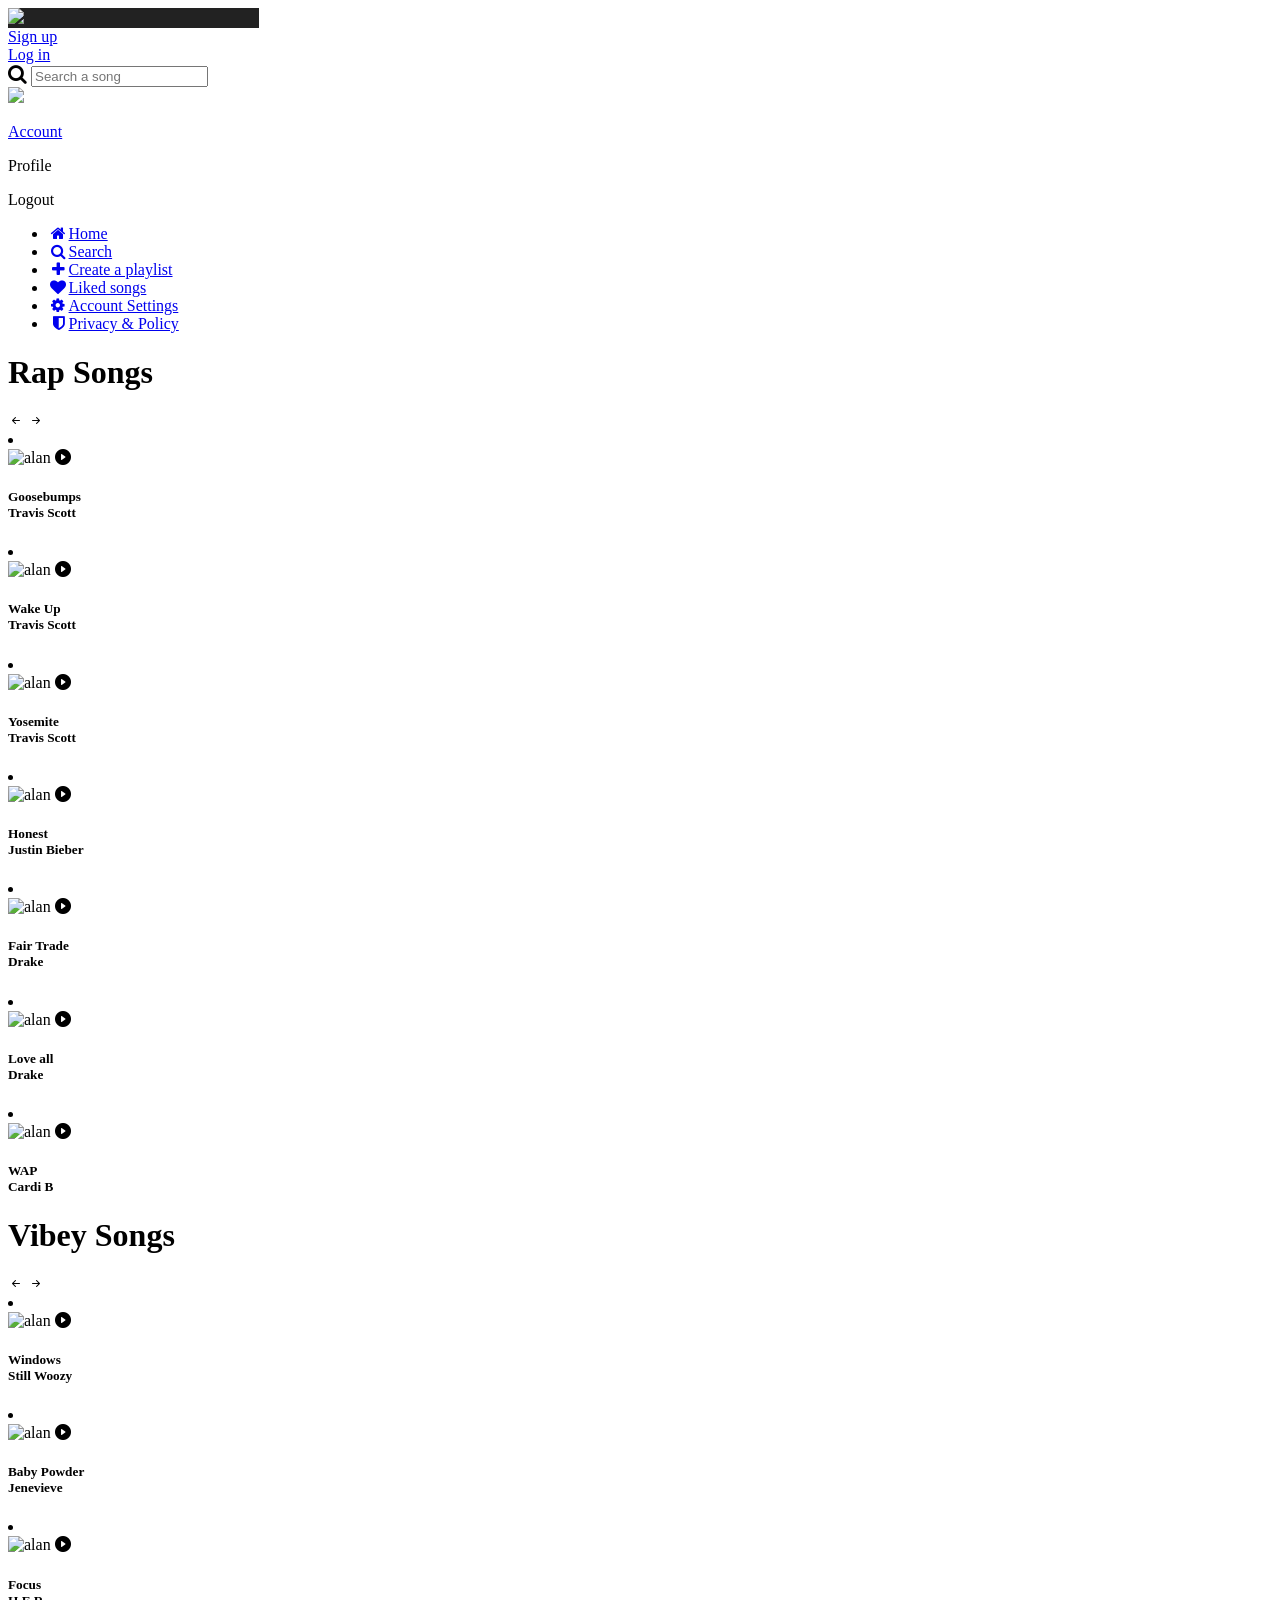
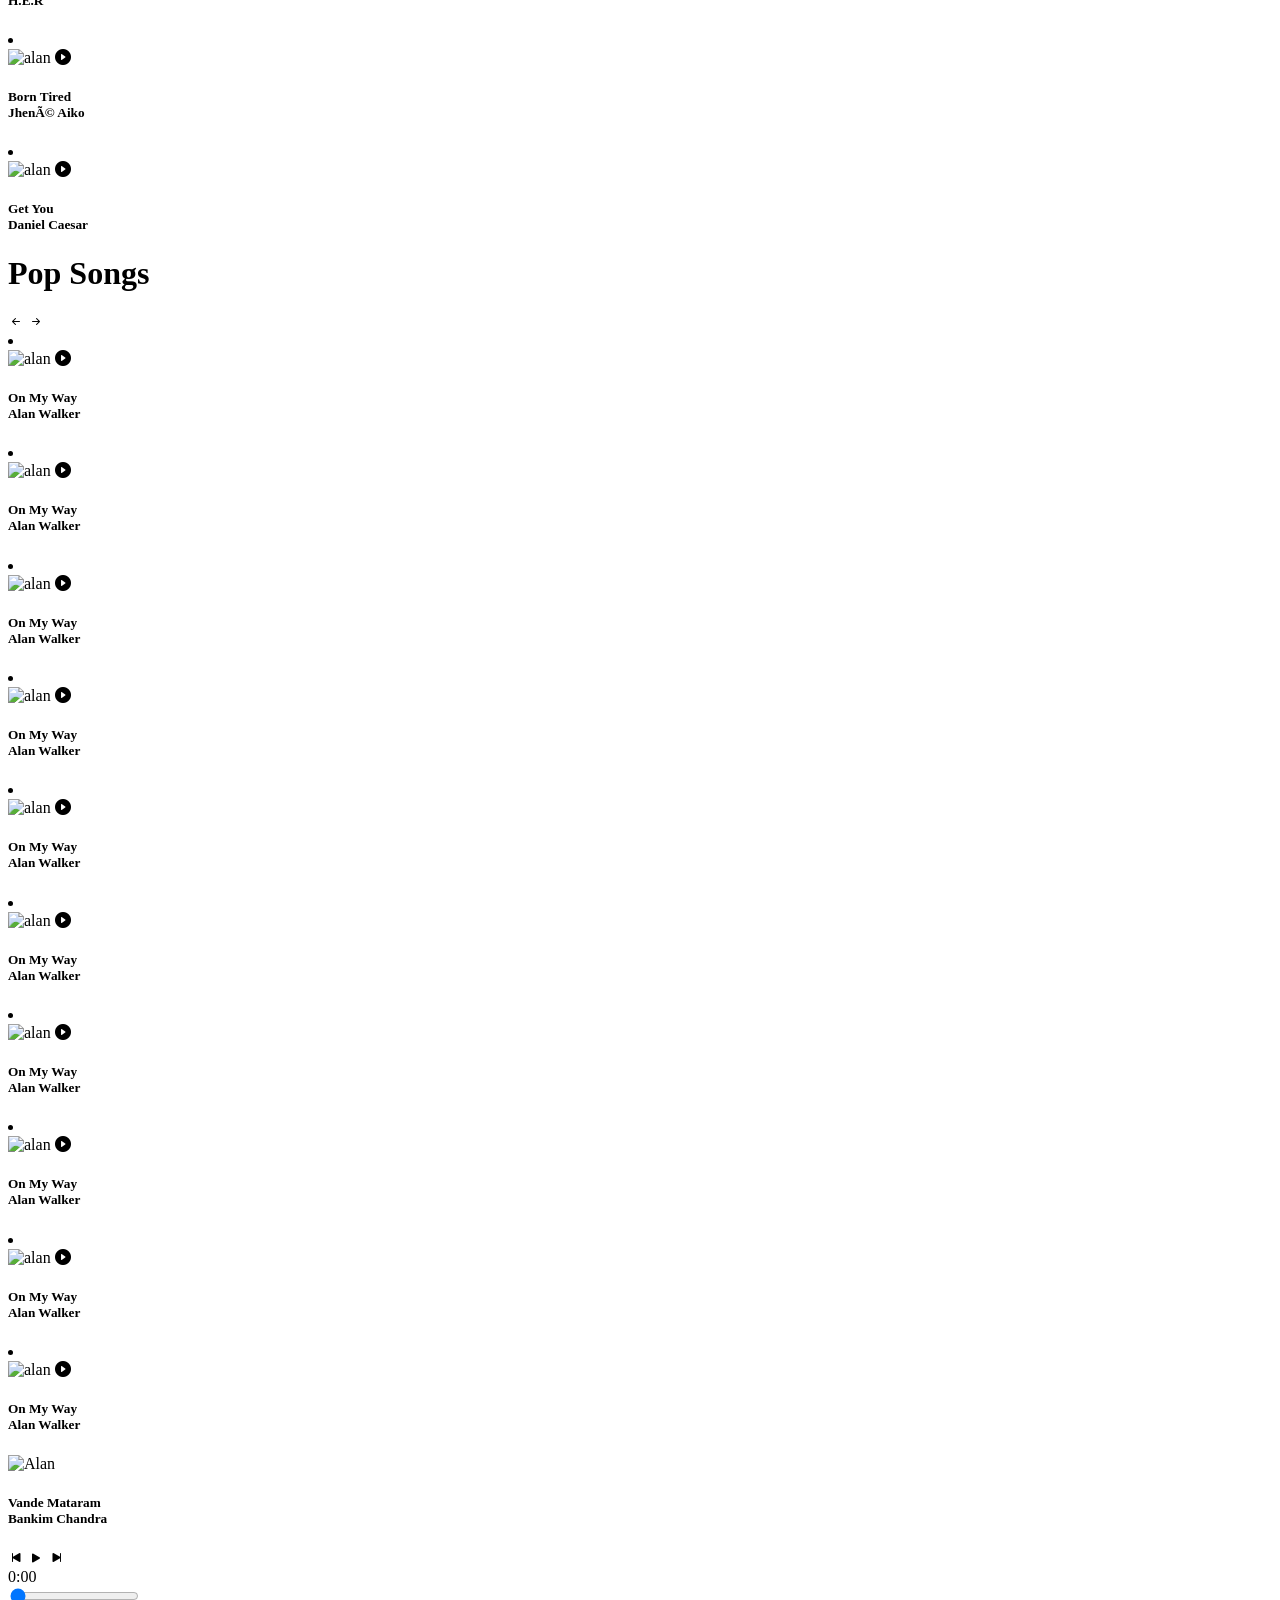
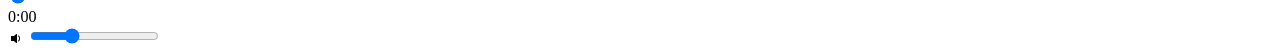
==== projects/melomusicplayer/index.html @ 9629a479 "Created index.html" ====
<!DOCTYPE html>
<html lang="en">

<head>
    <meta charset="UTF-8">
    <title>MELO Music Player</title>
    <!-- linking stylesheets for font style and icon library -->
    <link rel="stylesheet" href="https://fonts.googleapis.com/css?family=Montserrat">
    <link rel="stylesheet" href="https://cdnjs.cloudflare.com/ajax/libs/font-awesome/4.7.0/css/font-awesome.min.css">
    <link rel="stylesheet" href="css/style.css">
    <link rel="stylesheet" href="https://fonts.googleapis.com/icon?family=Material+Icons">
    <link rel="stylesheet" href="https://cdn.jsdelivr.net/npm/bootstrap-icons@1.7.2/font/bootstrap-icons.css">

</head>

<!-- for top header navigation -->

<body onload="getUser();">

    <script src="js/main.js" defer></script>

    <div class="nav-wrapper">
        <!-- left side of navigation includes logo and application title -->
        <div class="left-side">
            <div class="logo" style="width: 15.7em;
            background-color: #222222;">
                <img src="img/MELO1.png" />
            </div>
        </div>

        <!-- right side of navigation includes sign in and log in -->
        <div class="right-side" id="no_user_div">
            <div class="nav-link-wrapper">
                <a href="pages/SignIn.html">Sign up</a>
            </div>
            <div class="nav-link-wrapper">
                <a href="pages/LogIn.html">Log in</a>
            </div>
        </div>

        <div class="right-side hidden logged_user_div" id="logged_user_div">
            <Form class="inline">
                <div class="search">
                    <i class="fa fa-search" style="font-size: 20px;"></i>
                    <input type="text" placeholder="Search a song" class="text-field" id="search" onkeyup="search()">
                </div>
            </Form>
            <img src="..img/account_circle.svg" id="account_icon" class="account_icon">
            <div class="dropdown_menu hidden" id="dropdown_menu">
                <p style="color: black;"><a href="pages/account.html">Account</a></p>
                <p>Profile</p>
                <p id="logout_btn">Logout</p>
            </div>
        </div>
    </div>



    <div class="container">
        <!-- secondary nav is side bar menu-->
        <div class="secondary-nav">
            <ul>
                <!-- each menu option has an icon and text-->
                <li>
                    <a href="index.html"><i class="fa fa-fw fa-home"></i>Home</a>
                </li>
                <li>
                    <a href="#"><i class="fa fa-fw fa-search"></i>Search</a>
                </li>
                <li>
                    <a href="pages/playlist.html"><i class="fa fa-fw fa-plus"></i>Create a playlist</a>
                </li>
                <li>
                    <a href="#"><i class="fa fa-fw fa-heart"></i>Liked songs</a>
                </li>

                <!-- other menu links include account settings and privacy & policy-->
                <li>
                    <a href="pages/account.html" class="hidden logged_user_div" id="account_user_div"><i
                            class="fa fa-fw fa-gear"></i>Account Settings</a>
                </li>
                <li>
                    <a href="#"><i class="fa fa-fw fa-shield"></i>Privacy & Policy</a>
                </li>

            </ul>
        </div>
        <!-- main section consists of three sections (music genre) with the same structure but different content, composed
        of a title and a horizontal set of five aligned images-->


        <div class="right-side-container">
            <!-- gallery wrapper wraps each of the three sections: Rap Songs, Vibey Songs, and Pop Songs -->
            <div class="gallery-wrapper" id="songs">
                <div class="popular_song">
                    <div class="h4">
                        <h1>Rap Songs</h1>
                        <div class="btn_s">
                            <i id="left_scroll" class="bi bi-arrow-left-short"></i>
                            <i id="right_scroll" class="bi bi-arrow-right-short"></i>
                        </div>
                    </div>
                    <div class="pop_song">
                        <li class="songItem">
                            <div class="img_play">
                                <img src="img/1.jpg" alt="alan">
                                <i class="bi playListPlay bi-play-circle-fill" id="1"></i>
                            </div>
                            <h5>Goosebumps
                                <br>
                                <div class="subtitle">Travis Scott</div>
                            </h5>
                        </li>
                        <li class="songItem">
                            <div class="img_play">
                                <img src="img/1.jpg" alt="alan">
                                <i class="bi playListPlay bi-play-circle-fill" id="2"></i>
                                <!-- change All id  -->
                            </div>
                            <h5>Wake Up
                                <br>
                                <div class="subtitle">Travis Scott</div>
                            </h5>
                        </li>
                        <li class="songItem">
                            <div class="img_play">
                                <img src="img/1.jpg" alt="alan">
                                <i class="bi playListPlay bi-play-circle-fill" id="3"></i>
                            </div>
                            <h5>Yosemite
                                <br>
                                <div class="subtitle">Travis Scott</div>
                            </h5>
                        </li>
                        <li class="songItem">
                            <div class="img_play">
                                <img src="img/1.jpg" alt="alan">
                                <i class="bi playListPlay bi-play-circle-fill" id="4"></i>
                            </div>
                            <h5>Honest
                                <br>
                                <div class="subtitle">Justin Bieber</div>
                            </h5>
                        </li>
                        <li class="songItem">
                            <div class="img_play">
                                <img src="img/1.jpg" alt="alan">
                                <i class="bi playListPlay bi-play-circle-fill" id="5"></i>
                            </div>
                            <h5>Fair Trade
                                <br>
                                <div class="subtitle">Drake</div>
                            </h5>
                        </li>
                        <li class="songItem">
                            <div class="img_play">
                                <img src="img/1.jpg" alt="alan">
                                <i class="bi playListPlay bi-play-circle-fill" id="6"></i>
                            </div>
                            <h5>Love all
                                <br>
                                <div class="subtitle">Drake</div>
                            </h5>
                        </li>
                        <li class="songItem">
                            <div class="img_play">
                                <img src="img/1.jpg" alt="alan">
                                <i class="bi playListPlay bi-play-circle-fill" id="7"></i>
                                <!-- change All id  -->
                            </div>
                            <h5>WAP
                                <br>
                                <div class="subtitle">Cardi B</div>
                            </h5>
                        </li>
                    </div>

                    <div class="h4">
                        <h1>Vibey Songs</h1>
                        <div class="btn_s">
                            <i id="left_scrollss" class="bi bi-arrow-left-short"></i>
                            <i id="right_scrollss" class="bi bi-arrow-right-short"></i>
                        </div>
                    </div>
                    <div class="pop_song">
                        <li class="songItem">
                            <div class="img_play">
                                <img src="img/1.jpg" alt="alan">
                                <i class="bi playListPlay bi-play-circle-fill" id="8"></i>
                            </div>
                            <h5>Windows
                                <br>
                                <div class="subtitle">Still Woozy</div>
                            </h5>
                        </li>
                        <li class="songItem">
                            <div class="img_play">
                                <img src="img/1.jpg" alt="alan">
                                <i class="bi playListPlay bi-play-circle-fill" id="9"></i>
                            </div>
                            <h5>Baby Powder
                                <br>
                                <div class="subtitle">Jenevieve</div>
                            </h5>
                        </li>
                        <li class="songItem">
                            <div class="img_play">
                                <img src="img/1.jpg" alt="alan">
                                <i class="bi playListPlay bi-play-circle-fill" id="10"></i>
                            </div>
                            <h5>Focus
                                <br>
                                <div class="subtitle">H.E.R</div>
                            </h5>
                        </li>
                        <li class="songItem">
                            <div class="img_play">
                                <img src="img/1.jpg" alt="alan">
                                <i class="bi playListPlay bi-play-circle-fill" id="11"></i>
                            </div>
                            <h5>Born Tired
                                <br>
                                <div class="subtitle">JhenÃ© Aiko</div>
                            </h5>
                        </li>
                        <li class="songItem">
                            <div class="img_play">
                                <img src="img/1.jpg" alt="alan">
                                <i class="bi playListPlay bi-play-circle-fill" id="12"></i>
                            </div>
                            <h5>Get You
                                <br>
                                <div class="subtitle">Daniel Caesar</div>
                            </h5>
                        </li>
                    </div>
                    <div class="h4">
                        <h1>Pop Songs</h1>
                        <div class="btn_s">
                            <i id="left_scrolls" class="bi bi-arrow-left-short"></i>
                            <i id="right_scrolls" class="bi bi-arrow-right-short"></i>
                        </div>
                    </div>
                    <div class="pop_song">
                        <li class="songItem">
                            <div class="img_play">
                                <img src="img/1.jpg" alt="alan">
                                <i class="bi playListPlay bi-play-circle-fill" id="13"></i>
                            </div>
                            <h5>On My Way
                                <br>
                                <div class="subtitle">Alan Walker</div>
                            </h5>
                        </li>
                        <li class="songItem">
                            <div class="img_play">
                                <img src="img/1.jpg" alt="alan">
                                <i class="bi playListPlay bi-play-circle-fill" id="14"></i>
                            </div>
                            <h5>On My Way
                                <br>
                                <div class="subtitle">Alan Walker</div>
                            </h5>
                        </li>
                        <li class="songItem">
                            <div class="img_play">
                                <img src="img/1.jpg" alt="alan">
                                <i class="bi playListPlay bi-play-circle-fill" id="15"></i>
                            </div>
                            <h5>On My Way
                                <br>
                                <div class="subtitle">Alan Walker</div>
                            </h5>
                        </li>
                        <li class="songItem">
                            <div class="img_play">
                                <img src="img/1.jpg" alt="alan">
                                <i class="bi playListPlay bi-play-circle-fill" id="16"></i>
                            </div>
                            <h5>On My Way
                                <br>
                                <div class="subtitle">Alan Walker</div>
                            </h5>
                        </li>
                        <li class="songItem">
                            <div class="img_play">
                                <img src="img/1.jpg" alt="alan">
                                <i class="bi playListPlay bi-play-circle-fill" id="17"></i>
                            </div>
                            <h5>On My Way
                                <br>
                                <div class="subtitle">Alan Walker</div>
                            </h5>
                        </li>
                        <li class="songItem">
                            <div class="img_play">
                                <img src="img/1.jpg" alt="alan">
                                <i class="bi playListPlay bi-play-circle-fill" id="18"></i>
                            </div>
                            <h5>On My Way
                                <br>
                                <div class="subtitle">Alan Walker</div>
                            </h5>
                        </li>
                        <li class="songItem">
                            <div class="img_play">
                                <img src="img/1.jpg" alt="alan">
                                <i class="bi playListPlay bi-play-circle-fill" id="19"></i>
                            </div>
                            <h5>On My Way
                                <br>
                                <div class="subtitle">Alan Walker</div>
                            </h5>
                        </li>
                        <li class="songItem">
                            <div class="img_play">
                                <img src="img/1.jpg" alt="alan">
                                <i class="bi playListPlay bi-play-circle-fill" id="20"></i>
                            </div>
                            <h5>On My Way
                                <br>
                                <div class="subtitle">Alan Walker</div>
                            </h5>
                        </li>
                        <li class="songItem">
                            <div class="img_play">
                                <img src="img/1.jpg" alt="alan">
                                <i class="bi playListPlay bi-play-circle-fill" id="21"></i>
                            </div>
                            <h5>On My Way
                                <br>
                                <div class="subtitle">Alan Walker</div>
                            </h5>
                        </li>

                        <li class="songItem">
                            <div class="img_play">
                                <img src="img/1.jpg" alt="alan">
                                <i class="bi playListPlay bi-play-circle-fill" id="22"></i>
                            </div>
                            <h5>On My Way
                                <br>
                                <div class="subtitle">Alan Walker</div>
                            </h5>
                        </li>

                    </div>
                </div>
            </div>
        </div>
    </div>
    <footer>
        <div class="master_play ">
            <div class="wave">
                <div class="wave1"></div>
                <div class="wave1"></div>
                <div class="wave1"></div>
            </div>
            <img src="img/26th.jpg" alt="Alan" id="poster_master_play">
            <h5 id="title">Vande Mataram<br>
                <div class="subtitle">Bankim Chandra</div>
            </h5>
            <div class="icon">
                <i class="bi bi-skip-start-fill" id="back"></i>
                <i class="bi bi-play-fill" id="masterPlay"></i>
                <i class="bi bi-skip-end-fill" id="next"></i>
            </div>
            <span id="currentStart">0:00</span>
            <div class="bar">
                <input type="range" id="seek" min="0" value="0" max="100">
                <div class="bar2" id="bar2"></div>
                <div class="dot"></div>
            </div>
            <span id="currentEnd">0:00</span>

            <div class="vol">
                <i class="bi bi-volume-down-fill" id="vol_icon"></i>
                <input type="range" id="vol" min="0" value="30" max="100">
                <div class="vol_bar"></div>
                <div class="dot" id="vol_dot"></div>
            </div>
        </div>
        <script src="app.js"></script>
    </footer>
</body>
<script>
    // let search = document.getElementById("search");
    // let result = search.toLowerCase();

    // result.forEach(searchL);

    // function searchL() {
    //     document.querySelectorAll(".songItem"), function (subtitle) {
    //         if (subtitle.textContent.indexOf(evt.target.value) === -1) {
    //             subtitle.classList.add("hide");
    //         } else {
    //             subtitle.classList.remove("hide");
    //         }
    //     }, false;
    // }


    document.getElementById("search").addEventListener("keyup", function (evt) {
        [].forEach.call(document.querySelectorAll(".songItem"), function (subtitle) {
            if (subtitle.textContent.indexOf(evt.target.value) === -1) {
                subtitle.classList.add("hide");
            } else {
                subtitle.classList.remove("hide");
            }
        });
    }, false);
</script>

</html>
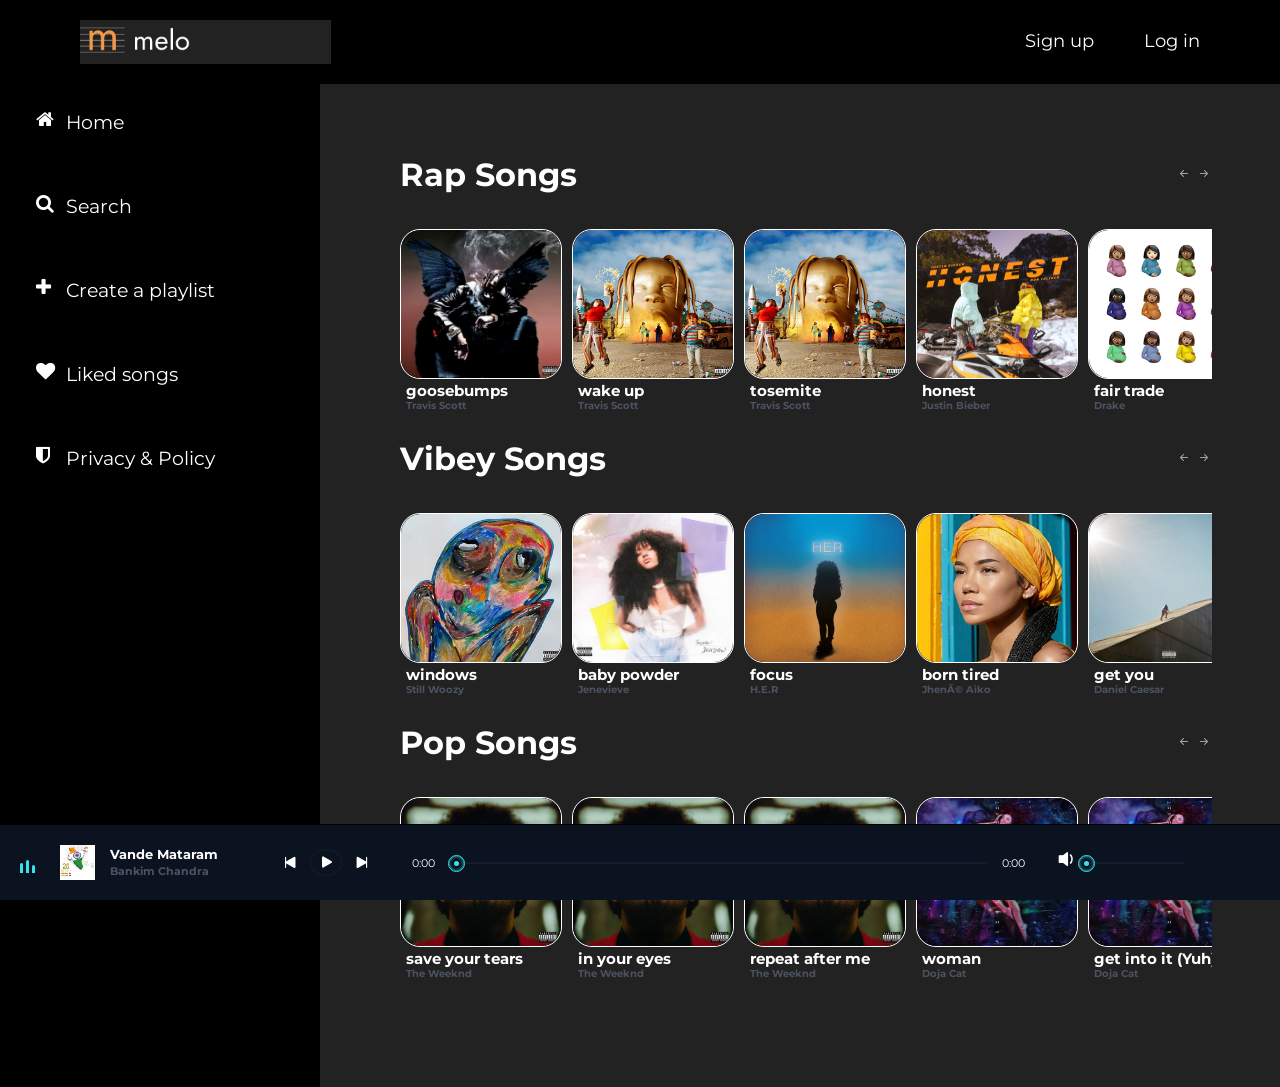
==== commit c8e44b3e: "portfolio updated" ====
--- a/projects/melomusicplayer/index.html
+++ b/projects/melomusicplayer/index.html
@@ -10,6 +10,7 @@
     <link rel="stylesheet" href="css/style.css">
     <link rel="stylesheet" href="https://fonts.googleapis.com/icon?family=Material+Icons">
     <link rel="stylesheet" href="https://cdn.jsdelivr.net/npm/bootstrap-icons@1.7.2/font/bootstrap-icons.css">
+    <link rel="icon" href="img/MELO1.png">
 
 </head>
 
--- a/projects/melomusicplayer/css/style.css
+++ b/projects/melomusicplayer/css/style.css
@@ -0,0 +1,855 @@
+
+* {
+  margin: 0;
+  padding: 0;
+  box-sizing: border-box;
+  font-family: "Poppins", sans-serif;
+}
+
+/* BODY STYLING */
+body {
+  font-family: Montserrat;
+  background-color: black;
+}
+
+/* BODY CONTAINER TO HOLD THE CONTENT */
+.container {
+  display: -webkit-box;
+  display: -ms-flexbox;
+  display: flex;
+  -webkit-box-orient: horizontal;
+  -webkit-box-direction: normal;
+  -ms-flex-direction: row;
+  flex-direction: row;
+  margin-top: 80px;
+  /* height: 90vh; */
+  min-width: 100%;
+}
+
+/* SIDEBAR MENU STYLING */
+.secondary-nav {
+  background-color: #000000;
+  /* to ensure sidebar menu is fixed while scrolling the content of the right column */
+  width: 25%;
+}
+
+/* ALL THE MAIN CONTENT (ALBUMS) */
+.right-side-container {
+  background: #222222;
+  padding-bottom: 100px;
+  width: 75%;
+  padding-left: 10px;
+  /* overflow-y: scroll; */
+}
+
+.padding{
+  padding: 70px 30px 30px 30px;
+}
+
+/* MAIN CONTENT DISPLAY */
+.right-side {
+  padding-top: 10px;
+  display: -webkit-box;
+  display: -ms-flexbox;
+  display: flex;
+}
+
+/* SEARCH BAR DISPLAY */
+.right-side .search {
+  padding-top: 2px;
+  padding-right: 15px;
+}
+
+.inline {
+  max-width: 400px;
+  margin: auto;
+}
+
+.search i {
+  position: absolute;
+  opacity: 0.5;
+  margin-top: 10px;
+  font-size: 20px;
+  text-align: center;
+  width: 1.28571429em;
+}
+
+.right-side .search .text-field {
+  padding: 10px 10px 10px 25px;
+  border-radius: 5px;
+}
+
+/* IMAGE SIZING */
+.logo img {
+  height: 40px;
+}
+
+/* TOP NAVIGATION STYLING */
+.nav-wrapper {
+  padding-top: 20px;
+  display: -webkit-box;
+  display: -ms-flexbox;
+  display: flex;
+  -webkit-box-pack: justify;
+  -ms-flex-pack: justify;
+  justify-content: space-between;
+  position: fixed;
+  /* to ensure top nav is fixed while scrolling the content of the right column */
+  top: 0;
+  width: 100%;
+  background-color: #000000;
+  z-index: 1000;
+  padding-bottom: 20px;
+}
+
+.right-side {
+  background-color: #000000;
+  margin-right: 80px;
+  font-size: 1em;
+}
+
+.left-side {
+  background-color: #000000;
+  margin-left: 80px;
+  left: 0;
+}
+
+/* .nav-link-wrapper {
+    height: 40px;
+    background-color: #000000;
+  } */
+
+.nav-link-wrapper a {
+  font-size: 1.1em;
+  color: #ffffff;
+  text-decoration: none;
+  padding-left: 50px;
+}
+
+.secondary-nav ul {
+  list-style: none;
+  display: grid;
+
+  grid-template-columns: 1fr;
+  margin-left: 36px;
+}
+
+.secondary-nav li {
+  display: -webkit-box;
+  display: -ms-flexbox;
+  display: flex;
+}
+
+.secondary-nav a {
+  -webkit-box-flex: 1;
+  -ms-flex-positive: 1;
+  flex-grow: 1;
+  display: -webkit-box;
+  display: -ms-flexbox;
+  display: flex;
+  -webkit-box-pack: left;
+  -ms-flex-pack: left;
+  justify-content: left;
+  color: #ffffff;
+  text-decoration: none;
+  padding: 30px 0;
+  font-size: 1.2em;
+}
+
+.secondary-nav i {
+  padding-right: 30px;
+}
+
+.gallery-wrapper {
+  min-height: 320px;
+  display: inline-block;
+  margin-top: 40px;
+  margin-left: 70px;
+  max-width: 90%;
+}
+
+/* ALBUM PICTURE DISPLAY */
+div.gallery,
+div.wrapper {
+  margin: 5px;
+  border: 1px solid #ccc;
+  float: left;
+  width: 180px;
+  -webkit-transition: -webkit-transform 0.2s;
+  transition: -webkit-transform 0.2s;
+  -o-transition: transform 0.2s;
+  transition: transform 0.2s;
+  transition: transform 0.2s, -webkit-transform 0.2s;
+  border-radius: 6px;
+}
+
+/* AUDIO PLAYER */
+.audioPlayer {
+  width: 178px;
+  height: 180px;
+  background-image: url('images/travis.jpeg');
+  background-size: cover;
+  position: relative;
+  border-radius: 5px 5px 0px 0px;
+}
+
+.audioPlayer audio {
+  position: absolute;
+  bottom: 0;
+  width: 100%;
+  height: 100%;
+  opacity: 0;
+  /* when not hovering, audio controls are hidden */
+  margin-top: 100px;
+}
+
+.audioPlayer audio:hover {
+  position: absolute;
+  bottom: 0;
+  width: 100%;
+  opacity: 1;
+  /* on hover, audio controls, are displayed */
+}
+
+/* HOVER ACTION */
+div.gallery:hover {
+  /* on hover, song image is highlighted by making image larger and adding colored border */
+  -webkit-transform: scale(1.1);
+  -ms-transform: scale(1.1);
+  transform: scale(1.1);
+  border: 2px solid #ffb676;
+}
+
+div.wrapper:hover {
+  /* on hover, song image is highlighted by making image larger and adding colored border */
+  -webkit-transform: scale(1.1);
+  -ms-transform: scale(1.1);
+  transform: scale(1.1);
+  border: 2px solid #ffb676;
+}
+
+.wrapper .combine {
+  position: absolute;
+  bottom: 0;
+  width: 100%;
+  height: 100%;
+  opacity: 0;
+  /* when not hovering, audio controls are hidden */
+  padding-top: 210px;
+}
+
+.wrapper .combine:hover {
+  width: 95%;
+  opacity: 1;
+}
+
+div.desc {
+  text-align: left;
+}
+
+/* GENRE STYLING */
+h1 {
+  margin: 0;
+  font-size: 2em;
+  color: #ffffff;
+  text-align: left;
+  font-weight: bold;
+  padding-bottom: 20px;
+  padding-top: 20px;
+}
+
+/* SONG TITLE STYLING */
+h2 {
+  font-size: 1.3em;
+  font-weight: 600;
+  color: #ffffff;
+  padding-bottom: 8px;
+  padding-left: 4px;
+  padding-top: 4px;
+}
+
+/* ARTIST NAME STYLING */
+.gallery-wrapper .gallery h3 {
+  font-size: 1em;
+  font-weight: 400;
+  color: #ffffff;
+  padding-bottom: 0.5em;
+  padding-left: 8px;
+}
+
+ul {
+  margin: 0;
+}
+
+a {
+  color: black;
+  text-decoration: none;
+}
+
+/* FOOTER STYLING */
+footer {
+  grid-area: footer;
+  padding: 20px;
+  border-top: 1px solid #000;
+  margin-top: 20px;
+  background-color: #ffb676;
+  position: fixed;
+  /* to ensure footer is fixed while scrolling the content of the right column */
+  left: 0;
+  bottom: 0;
+  width: 100%;
+}
+
+/* footer ul {
+  display: block;
+  list-style: none;
+  padding: 0;
+  text-align: center;
+}
+
+footer li {
+  display: inline-block;
+  margin-left: 10px;
+}
+
+footer a {
+  color: #000000;
+  text-decoration: none;
+} */
+
+
+
+
+
+
+
+html * {
+  font-family: 'Montserrat', sans-serif;
+  -webkit-box-sizing: border-box;
+  box-sizing: border-box;
+}
+
+body {
+  background: #000;
+  padding: 0;
+  margin: 0;
+}
+
+.login-box {
+  background: #fff;
+  padding: 20px;
+  max-width: 480px;
+  margin: 25vh auto;
+  text-align: center;
+  letter-spacing: 1px;
+  position: relative;
+}
+
+.login-box:hover {
+  -webkit-box-shadow: 0 8px 17px 0 rgba(0, 0, 0, 0.2), 0 6px 20px 0 rgba(0, 0, 0, 0.19);
+  box-shadow: 0 8px 17px 0 rgba(0, 0, 0, 0.2), 0 6px 20px 0 rgba(0, 0, 0, 0.19);
+}
+
+.login-box h2 {
+  margin: 20px 0 20px;
+  padding: 0;
+  text-transform: uppercase;
+  color: #ffb676;
+}
+
+.social-button {
+  background-position: 25px 0px;
+  -webkit-box-sizing: border-box;
+  box-sizing: border-box;
+  color: rgb(255, 255, 255);
+  cursor: pointer;
+  display: inline-block;
+  height: 50px;
+  line-height: 50px;
+  text-align: left;
+  text-decoration: none;
+  text-transform: uppercase;
+  vertical-align: middle;
+  width: 100%;
+  border-radius: 3px;
+  margin: 10px auto;
+  outline: rgb(255, 255, 255) none 0px;
+  padding-left: 20%;
+  -webkit-transition: all 0.2s cubic-bezier(0.72, 0.01, 0.56, 1) 0s;
+  -o-transition: all 0.2s cubic-bezier(0.72, 0.01, 0.56, 1) 0s;
+  transition: all 0.2s cubic-bezier(0.72, 0.01, 0.56, 1) 0s;
+  -webkit-transition: all .3s ease;
+  -o-transition: all .3s ease;
+  transition: all .3s ease;
+}
+
+#facebook-connect {
+  background: rgb(255, 255, 255) url('https://raw.githubusercontent.com/eswarasai/social-login/master/img/facebook.svg?sanitize=true') no-repeat scroll 5px 0px / 30px 50px padding-box border-box;
+  border: 1px solid rgb(60, 90, 154);
+}
+
+#facebook-connect:hover {
+  border-color: rgb(60, 90, 154);
+  background: rgb(60, 90, 154) url('https://raw.githubusercontent.com/eswarasai/social-login/master/img/facebook-white.svg?sanitize=true') no-repeat scroll 5px 0px / 30px 50px padding-box border-box;
+  -webkit-transition: all .3s ease-out;
+  -o-transition: all .3s ease-out;
+  transition: all .3s ease-out;
+}
+
+#facebook-connect span {
+  -webkit-box-sizing: border-box;
+  box-sizing: border-box;
+  color: rgb(60, 90, 154);
+  cursor: pointer;
+  text-align: center;
+  text-transform: uppercase;
+  border: 0px none rgb(255, 255, 255);
+  outline: rgb(255, 255, 255) none 0px;
+  -webkit-transition: all .3s ease;
+  -o-transition: all .3s ease;
+  transition: all .3s ease;
+}
+
+#facebook-connect:hover span {
+  color: #FFF;
+  -webkit-transition: all .3s ease;
+  -o-transition: all .3s ease;
+  transition: all .3s ease;
+}
+
+#google-connect {
+  background: rgb(255, 255, 255) url('https://raw.githubusercontent.com/eswarasai/social-login/master/img/google-plus.png') no-repeat scroll 5px 0px / 50px 50px padding-box border-box;
+  border: 1px solid rgb(220, 74, 61);
+}
+
+#google-connect:hover {
+  border-color: rgb(220, 74, 61);
+  background: rgb(220, 74, 61) url('https://raw.githubusercontent.com/eswarasai/social-login/master/img/google-plus-white.png') no-repeat scroll 5px 0px / 50px 50px padding-box border-box;
+  -webkit-transition: all .3s ease-out;
+  -o-transition: all .3s ease-out;
+  transition: all .3s ease-out;
+}
+
+#google-connect span {
+  -webkit-box-sizing: border-box;
+  box-sizing: border-box;
+  color: rgb(220, 74, 61);
+  cursor: pointer;
+  text-align: center;
+  text-transform: uppercase;
+  border: 0px none rgb(220, 74, 61);
+  outline: rgb(255, 255, 255) none 0px;
+  -webkit-transition: all .3s ease;
+  -o-transition: all .3s ease;
+  transition: all .3s ease;
+}
+
+#google-connect:hover span {
+  color: #FFF;
+  -webkit-transition: all .3s ease;
+  -o-transition: all .3s ease;
+  transition: all .3s ease;
+}
+
+
+.hidden {
+  display: none !important;
+}
+
+.hide {
+  display: none;
+}
+
+.logged_user_div {
+  padding: 0;
+}
+
+.dropdown_menu {
+  display: -webkit-box;
+  display: -ms-flexbox;
+  display: flex;
+  -webkit-box-orient: vertical;
+  -webkit-box-direction: normal;
+  -ms-flex-direction: column;
+  flex-direction: column;
+  gap: 0.5rem;
+  background: #fff;
+  padding: 1rem;
+  border-radius: 0.5rem;
+  position: absolute;
+  top: 100%;
+  right: 5rem;
+}
+
+.dropdown_menu p {
+  margin: 0;
+  padding-block: 0.5rem;
+  padding-right: 5rem;
+  cursor: pointer;
+}
+
+.account_icon {
+  height: 2.8rem;
+  width: 2.8rem;
+  cursor: pointer;
+}
+
+.gallery-wrapper .popular_song {
+  width: 95%;
+  height: auto;
+  margin-top: 15px;
+}
+
+.gallery-wrapper .popular_song .h4 {
+  display: flex;
+  align-items: center;
+  justify-content: space-between;
+}
+
+.gallery-wrapper .popular_song .h4 .bi {
+  color: #a4a8b4;
+  cursor: pointer;
+  transition: .3s linear;
+}
+
+.gallery-wrapper .popular_song .h4 .bi:hover {
+  color: #fff;
+}
+
+.gallery-wrapper .popular_song .pop_song {
+  width: 100%;
+  height: 190px;
+  margin-top: 15px;
+  display: flex;
+  overflow-x: auto;
+  scroll-behavior: smooth;
+}
+
+.gallery-wrapper .popular_song .pop_song::-webkit-scrollbar {
+  display: none;
+}
+
+.gallery-wrapper .popular_song .pop_song .songItem{
+  /* border-radius: 50%; */
+  /* background-color: #FFF; */
+  border: 1px solid white;
+  border-radius: 20px;
+}
+
+.gallery-wrapper .popular_song .pop_song li {
+  max-width: 200px;
+  height: 150px;
+  list-style-type: none;
+  margin-right: 10px;
+  transition: .3s linear;
+}
+
+.gallery-wrapper .popular_song .pop_song li:hover {
+  background: rgb(105, 105, 170, .1);
+}
+
+.gallery-wrapper .popular_song .pop_song li .img_play {
+  position: relative;
+  width: 160px;
+  height: 148px;
+  display: flex;
+  align-items: center;
+  justify-content: center;
+}
+
+.gallery-wrapper .popular_song .pop_song li .img_play img {
+  width: 100%;
+  height: 100%;
+  border: 0px solid;
+  border-radius: 20px;
+}
+
+.gallery-wrapper .popular_song .pop_song li .img_play .bi {
+  position: absolute;
+  font-size: 20px;
+  cursor: pointer;
+  transition: .3s linear;
+  opacity: 0;
+}
+
+.gallery-wrapper .popular_song .pop_song li .img_play:hover .bi {
+  opacity: 1;
+  color: white;
+}
+
+.gallery-wrapper .popular_song .pop_song li h5 {
+  padding: 5px 0px 0px 5px;
+  line-height: 15px;
+  font-size: 15px;
+  color: white;
+}
+
+.gallery-wrapper .popular_song .pop_song li h5 .subtitle {
+  font-size: 10px;
+  color: #4c5262;
+}
+
+
+footer .master_play {
+  display: flex;
+  align-items: center;
+  padding: 0px 20px;
+  grid-area: footer;
+  padding: 20px;
+  border-top: 1px solid #000;
+  margin-top: 20px;
+  background-color: #0B1320;
+  position: fixed;
+  /* to ensure footer is fixed while scrolling the content of the right column */
+  left: 0;
+  bottom: 0;
+  width: 100%;
+}
+
+footer .master_play .wave {
+  width: 30px;
+  height: 30px;
+  /* border: 1px solid #fff; */
+  padding-bottom: 5px;
+  display: flex;
+  align-items: flex-end;
+  margin-right: 10px;
+}
+
+footer .master_play .wave .wave1 {
+  width: 3px;
+  height: 10px;
+  margin-right: 3px;
+  border-radius: 10px 10px 0px 0px;
+  background: #36e2ec;
+  animation: unset;
+}
+
+footer .master_play .wave .wave1:nth-child(2) {
+  height: 13px;
+  /* animation-delay: .4s; */
+}
+
+footer .master_play .wave .wave1:nth-child(3) {
+  height: 8px;
+  /* animation-delay: .8s; */
+}
+
+/* javascript class wave  */
+footer .master_play .active2 .wave1 {
+  animation: wave .5s linear infinite;
+}
+
+footer .master_play .active2 .wave1:nth-child(2) {
+  animation-delay: .4s;
+}
+
+footer .master_play .active2 .wave1:nth-child(3) {
+  animation-delay: .8s;
+}
+
+@keyframes wave {
+  0% {
+    height: 10px;
+  }
+
+  50% {
+    height: 15px;
+  }
+
+  100% {
+    height: 10px;
+  }
+}
+
+
+footer .master_play img {
+  width: 35px;
+  height: 35px;
+}
+
+footer .master_play h5 {
+  width: 130px;
+  font-size: 13px;
+  margin-left: 15px;
+  color: #fff;
+  line-height: 17px;
+}
+
+footer .master_play h5 .subtitle {
+  font-size: 11px;
+  color: #4c5262;
+}
+
+footer .master_play .icon {
+  font-size: 20px;
+  color: #fff;
+  margin: 0px 20px 0px 40px;
+  outline: none;
+}
+
+footer .master_play .icon .bi {
+  cursor: pointer;
+  outline: none;
+}
+
+footer .master_play .icon .bi:nth-child(2) {
+  border: 1px solid rgb(105, 105, 170, .1);
+  border-radius: 50%;
+  padding: 1px 4px 0px 6px;
+  margin: 0px 5px;
+  transition: .3s linear;
+}
+
+footer .master_play span {
+  color: #fff;
+  width: 32px;
+  font-size: 11px;
+  font-weight: 400;
+}
+
+footer .master_play #currentStart {
+  margin: 0px 0px 0px 20px;
+}
+
+footer .master_play .bar {
+  position: relative;
+  width: 43%;
+  height: 2px;
+  background: rgb(105, 105, 170, .1);
+  margin: 0px 15px 0px 10px;
+}
+
+footer .master_play .bar .bar2 {
+  position: absolute;
+  background: #36e2ec;
+  width: 0%;
+  height: 100%;
+  top: 0;
+  transition: 1s linear;
+}
+
+footer .master_play .bar .dot {
+  position: absolute;
+  width: 5px;
+  height: 5px;
+  background: #36e2ec;
+  border-radius: 50%;
+  left: 0%;
+  top: -1px;
+  transition: 1s linear;
+}
+
+footer .master_play .bar .dot::before {
+  content: '';
+  position: absolute;
+  width: 15px;
+  height: 15px;
+  border: 1px solid #36e2ec;
+  border-radius: 50%;
+  left: -6px;
+  top: -6px;
+  box-shadow: inset 0px 0px 3px #36e2ec;
+}
+
+footer .master_play .bar input {
+  position: absolute;
+  width: 100%;
+  top: -6px;
+  left: 0;
+  cursor: pointer;
+  z-index: 99999999;
+  transition: 3s linear;
+  opacity: 0;
+}
+
+footer .master_play .vol {
+  position: relative;
+  width: 100px;
+  height: 2px;
+  margin-left: 50px;
+  background: rgb(105, 105, 170, .1);
+}
+
+footer .master_play .vol .bi {
+  position: absolute;
+  color: #fff;
+  font-size: 25px;
+  top: -17px;
+  left: -30px;
+}
+
+footer .master_play .vol input {
+  position: absolute;
+  width: 100%;
+  top: -10px;
+  left: 0;
+  cursor: pointer;
+  z-index: 99999999;
+  transition: 3s linear;
+  opacity: 0;
+}
+
+footer .master_play .vol .vol_bar {
+  position: absolute;
+  background: #36e2ec;
+  width: 0%;
+  height: 100%;
+  top: 0;
+  transition: 1s linear;
+}
+
+footer .master_play .vol .dot {
+  position: absolute;
+  width: 5px;
+  height: 5px;
+  background: #36e2ec;
+  border-radius: 50%;
+  left: 0%;
+  top: -1px;
+  transition: 1s linear;
+}
+
+footer .master_play .vol .dot::before {
+  content: '';
+  position: absolute;
+  width: 15px;
+  height: 15px;
+  border: 1px solid #36e2ec;
+  border-radius: 50%;
+  left: -6px;
+  top: -6px;
+  box-shadow: inset 0px 0px 3px #36e2ec;
+}
+
+.row .img_block .spc{
+  background-image: url(../img/music-logo.png) ;
+  background-color: #282828;
+  width: 200px;
+  height: 220px;
+}
+
+.row .img_block .spc:hover{
+  margin: 20px 0 0 40px;
+  background-image: url(../img/edit.png);
+  background-size: 170px 190px;
+  background-repeat: no-repeat;
+  width: 200px;
+  height: 220px;
+}
+
+.row button{
+  background-color: #282828; 
+  width: 30%; 
+  border: none;
+  cursor: pointer;
+}
+
+.upload{
+  margin: auto;
+  background-color: #fff;
+  position: relative;
+  padding: 0;
+  outline: 0;
+  width: 600px;
+}
